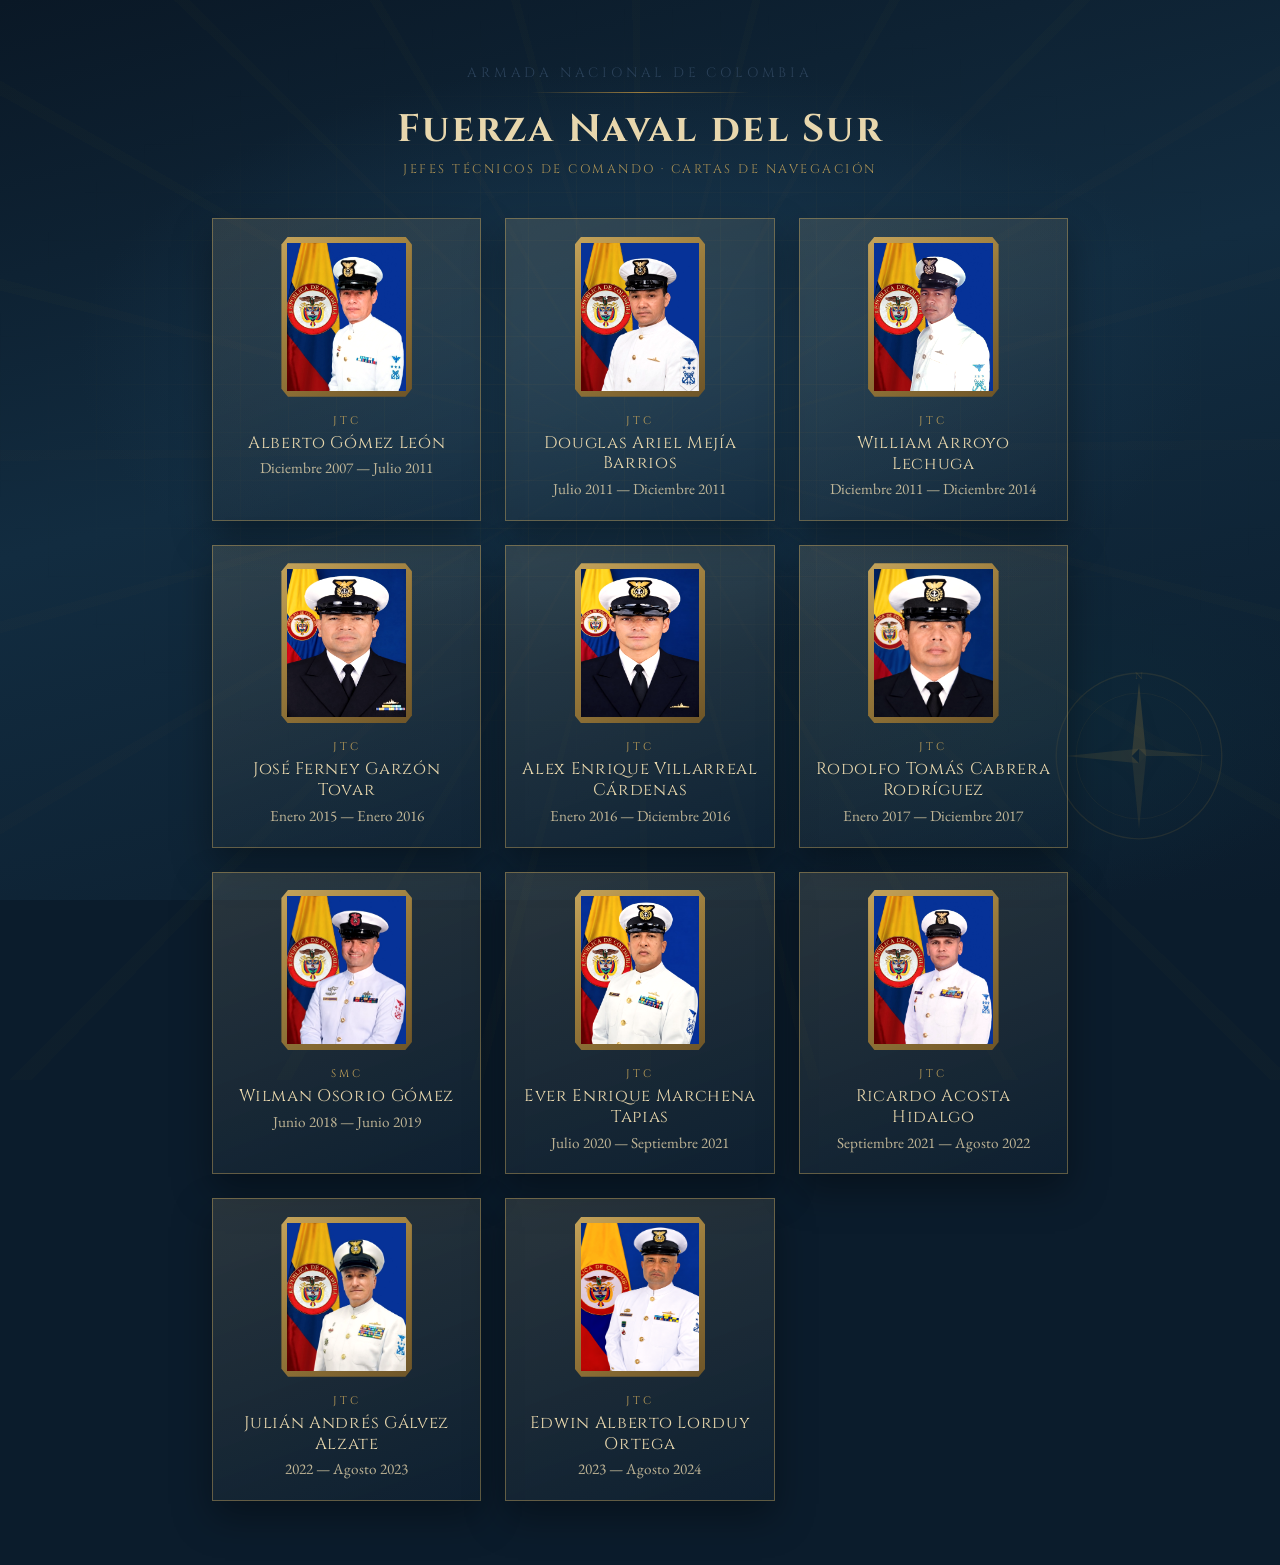
==== index.html @ 86234fd2 "Add files via upload" ====
<!DOCTYPE html>
<html lang="es">
<head>
  <meta charset="UTF-8" />
  <meta name="viewport" content="width=device-width, initial-scale=1.0" />
  <title>Jefes Técnicos de Comando — Tablero</title>
  <link rel="preconnect" href="https://fonts.googleapis.com" />
  <link rel="preconnect" href="https://fonts.gstatic.com" crossorigin />
  <link href="https://fonts.googleapis.com/css2?family=Cinzel:wght@500;700&family=EB+Garamond:ital,wght@0,400;0,600;1,400&display=swap" rel="stylesheet" />
  <link rel="stylesheet" href="styles.css" />
</head>
<body class="view-atlas">
  <div class="ocean">
    <div class="chart-grid" aria-hidden="true"></div>
    <div class="rhumb-lines" aria-hidden="true"></div>
    <svg class="compass" viewBox="0 0 200 200" aria-hidden="true">
      <circle cx="100" cy="100" r="92" fill="none" stroke="currentColor" stroke-width="1.5" opacity=".35" />
      <circle cx="100" cy="100" r="70" fill="none" stroke="currentColor" stroke-width="0.8" opacity=".25" />
      <g class="compass-needles">
        <polygon points="100,18 108,100 100,92 92,100" fill="currentColor" opacity=".55" />
        <polygon points="100,182 108,100 100,108 92,100" fill="currentColor" opacity=".3" />
        <polygon points="18,100 100,92 92,100 100,108" fill="currentColor" opacity=".35" />
        <polygon points="182,100 100,92 100,108 108,100" fill="currentColor" opacity=".35" />
      </g>
      <text x="100" y="14" text-anchor="middle" font-size="11" fill="currentColor" opacity=".5">N</text>
    </svg>
  </div>

  <section class="atlas" aria-label="Tablero de Jefes Técnicos de Comando">
    <header class="atlas-header">
      <p class="carta-label">Armada Nacional de Colombia</p>
      <div class="seal-line atlas-seal" aria-hidden="true"></div>
      <h1 class="atlas-title">Fuerza Naval del Sur</h1>
      <p class="atlas-sub">Jefes Técnicos de Comando · Cartas de navegación</p>
    </header>

    <div class="atlas-grid">
      <a class="atlas-card" href="alberto-gomez-leon.html" style="--i: 0">
        <span class="atlas-card-frame">
          <img src="img/alberto-gomez-leon.png" alt="Retrato de Alberto Gómez León" />
        </span>
        <span class="atlas-card-meta">
          <span class="atlas-card-rank">JTC</span>
          <span class="atlas-card-name">Alberto Gómez León</span>
          <span class="atlas-card-period">Diciembre 2007 — Julio 2011</span>
        </span>
      </a>

      <a class="atlas-card" href="douglas-mejia-barrios.html" style="--i: 1">
        <span class="atlas-card-frame">
          <img src="img/douglas-mejia-barrios.png" alt="Retrato de Douglas Ariel Mejía Barrios" />
        </span>
        <span class="atlas-card-meta">
          <span class="atlas-card-rank">JTC</span>
          <span class="atlas-card-name">Douglas Ariel Mejía Barrios</span>
          <span class="atlas-card-period">Julio 2011 — Diciembre 2011</span>
        </span>
      </a>

      <a class="atlas-card" href="william-arroyo-lechuga.html" style="--i: 2">
        <span class="atlas-card-frame">
          <img src="img/william-arroyo-lechuga.png" alt="Retrato de William Arroyo Lechuga" />
        </span>
        <span class="atlas-card-meta">
          <span class="atlas-card-rank">JTC</span>
          <span class="atlas-card-name">William Arroyo Lechuga</span>
          <span class="atlas-card-period">Diciembre 2011 — Diciembre 2014</span>
        </span>
      </a>

      <a class="atlas-card" href="jose-ferney-garzon-tovar.html" style="--i: 3">
        <span class="atlas-card-frame">
          <img src="img/jose-ferney-garzon-tovar.png" alt="Retrato de José Ferney Garzón Tovar" />
        </span>
        <span class="atlas-card-meta">
          <span class="atlas-card-rank">JTC</span>
          <span class="atlas-card-name">José Ferney Garzón Tovar</span>
          <span class="atlas-card-period">Enero 2015 — Enero 2016</span>
        </span>
      </a>

      <a class="atlas-card" href="alex-enrique-villarreal-cardenas.html" style="--i: 4">
        <span class="atlas-card-frame">
          <img src="img/alex-enrique-villarreal-cardenas.png" alt="Retrato de Alex Enrique Villarreal Cárdenas" />
        </span>
        <span class="atlas-card-meta">
          <span class="atlas-card-rank">JTC</span>
          <span class="atlas-card-name">Alex Enrique Villarreal Cárdenas</span>
          <span class="atlas-card-period">Enero 2016 — Diciembre 2016</span>
        </span>
      </a>

      <a class="atlas-card" href="rodolfo-tomas-cabrera-rodriguez.html" style="--i: 5">
        <span class="atlas-card-frame">
          <img src="img/rodolfo-tomas-cabrera-rodriguez.png" alt="Retrato de Rodolfo Tomás Cabrera Rodríguez" />
        </span>
        <span class="atlas-card-meta">
          <span class="atlas-card-rank">JTC</span>
          <span class="atlas-card-name">Rodolfo Tomás Cabrera Rodríguez</span>
          <span class="atlas-card-period">Enero 2017 — Diciembre 2017</span>
        </span>
      </a>

      <a class="atlas-card" href="wilman-osorio-gomez.html" style="--i: 6">
        <span class="atlas-card-frame">
          <img src="img/wilman-osorio-gomez.png" alt="Retrato de Wilman Osorio Gómez" />
        </span>
        <span class="atlas-card-meta">
          <span class="atlas-card-rank">SMC</span>
          <span class="atlas-card-name">Wilman Osorio Gómez</span>
          <span class="atlas-card-period">Junio 2018 — Junio 2019</span>
        </span>
      </a>

      <a class="atlas-card" href="ever-enrique-marchena-tapias.html" style="--i: 7">
        <span class="atlas-card-frame">
          <img src="img/ever-enrique-marchena-tapias.png" alt="Retrato de Ever Enrique Marchena Tapias" />
        </span>
        <span class="atlas-card-meta">
          <span class="atlas-card-rank">JTC</span>
          <span class="atlas-card-name">Ever Enrique Marchena Tapias</span>
          <span class="atlas-card-period">Julio 2020 — Septiembre 2021</span>
        </span>
      </a>

      <a class="atlas-card" href="ricardo-acosta-hidalgo.html" style="--i: 8">
        <span class="atlas-card-frame">
          <img src="img/ricardo-acosta-hidalgo.png" alt="Retrato de Ricardo Acosta Hidalgo" />
        </span>
        <span class="atlas-card-meta">
          <span class="atlas-card-rank">JTC</span>
          <span class="atlas-card-name">Ricardo Acosta Hidalgo</span>
          <span class="atlas-card-period">Septiembre 2021 — Agosto 2022</span>
        </span>
      </a>

      <a class="atlas-card" href="julian-andres-galvez-alzate.html" style="--i: 9">
        <span class="atlas-card-frame">
          <img src="img/julian-andres-galvez-alzate.png" alt="Retrato de Julián Andrés Gálvez Alzate" />
        </span>
        <span class="atlas-card-meta">
          <span class="atlas-card-rank">JTC</span>
          <span class="atlas-card-name">Julián Andrés Gálvez Alzate</span>
          <span class="atlas-card-period">2022 — Agosto 2023</span>
        </span>
      </a>

      <a class="atlas-card" href="edwin-alberto-lorduy-ortega.html" style="--i: 10">
        <span class="atlas-card-frame">
          <img src="img/edwin-alberto-lorduy-ortega.png" alt="Retrato de Edwin Alberto Lorduy Ortega" />
        </span>
        <span class="atlas-card-meta">
          <span class="atlas-card-rank">JTC</span>
          <span class="atlas-card-name">Edwin Alberto Lorduy Ortega</span>
          <span class="atlas-card-period">2023 — Agosto 2024</span>
        </span>
      </a>
    </div>
  </section>

  <script src="atlas.js"></script>
</body>
</html>
---- styles.css ----
:root {
  --ink: #142438;
  --ink-soft: #2a4058;
  --sea: #0b1c2c;
  --sea-mid: #16324a;
  --brass: #9a7b3c;
  --brass-bright: #c4a35a;
  --parchment: #d9c49a;
  --parchment-deep: #c4a87a;
  --parchment-edge: #a8895c;
  --rule: rgba(42, 64, 88, 0.28);
  --shadow: rgba(8, 16, 28, 0.55);
  --font-display: "Cinzel", serif;
  --font-body: "EB Garamond", serif;
}

*,
*::before,
*::after {
  box-sizing: border-box;
}

html {
  scroll-behavior: smooth;
}

body {
  margin: 0;
  min-height: 100vh;
  font-family: var(--font-body);
  color: var(--ink);
  background: var(--sea);
  overflow-x: hidden;
}

/* ——— Velo de apertura (solo al abrir carta) ——— */
.veil {
  position: fixed;
  inset: 0;
  z-index: 40;
  display: grid;
  place-items: center;
  background:
    radial-gradient(ellipse at center, #1a3348 0%, #070f18 70%);
  pointer-events: none;
  opacity: 0;
  visibility: hidden;
  transition: opacity 0.55s ease, visibility 0.55s;
}

.veil-text {
  margin: 0;
  font-family: var(--font-display);
  font-size: clamp(0.75rem, 2vw, 0.95rem);
  letter-spacing: 0.35em;
  text-transform: uppercase;
  color: var(--brass-bright);
  opacity: 0.85;
  animation: veil-pulse 1.4s ease-in-out infinite;
}

body.view-carta.is-loading .veil {
  opacity: 1;
  visibility: visible;
}

body.view-carta.is-open .veil {
  opacity: 0;
  visibility: hidden;
  transition-delay: 0.15s;
}

@keyframes veil-pulse {
  0%, 100% { opacity: 0.45; letter-spacing: 0.3em; }
  50% { opacity: 0.95; letter-spacing: 0.4em; }
}

/* ——— Fondo oceánico / carta náutica ——— */
.ocean {
  position: fixed;
  inset: 0;
  z-index: 0;
  background:
    radial-gradient(ellipse 80% 60% at 50% 40%, #1a3a52 0%, transparent 55%),
    radial-gradient(ellipse 50% 40% at 80% 80%, #0e2838 0%, transparent 50%),
    linear-gradient(165deg, #0a1826 0%, #122c40 45%, #0b1c2c 100%);
  pointer-events: none;
  opacity: 0;
  transform: scale(1.06);
  transition: opacity 1.1s ease, transform 1.6s cubic-bezier(0.22, 1, 0.36, 1);
}

body.atlas-ready .ocean,
body.view-carta .ocean {
  opacity: 1;
  transform: scale(1);
}

.chart-grid {
  position: absolute;
  inset: 0;
  background-image:
    linear-gradient(rgba(154, 123, 60, 0.07) 1px, transparent 1px),
    linear-gradient(90deg, rgba(154, 123, 60, 0.07) 1px, transparent 1px);
  background-size: 48px 48px;
  mask-image: radial-gradient(ellipse 70% 60% at 50% 45%, black 20%, transparent 75%);
  opacity: 0;
}

body.atlas-ready .chart-grid,
body.view-carta.is-open .chart-grid {
  animation:
    grid-fade 1.4s 0.2s both,
    grid-drift 28s 1s linear infinite;
}

.rhumb-lines {
  position: absolute;
  inset: -20%;
  background:
    repeating-conic-gradient(
      from 0deg at 50% 50%,
      transparent 0deg 14deg,
      rgba(154, 123, 60, 0.045) 14deg 15deg
    );
  opacity: 0;
}

body.atlas-ready .rhumb-lines,
body.view-carta.is-open .rhumb-lines {
  animation:
    rhumb-in 1.6s 0.3s both,
    rhumb-spin 90s 1.4s linear infinite;
}

.compass {
  position: absolute;
  right: 4vw;
  bottom: 6vh;
  width: min(180px, 22vw);
  color: var(--brass);
  opacity: 0;
  filter: drop-shadow(0 0 12px rgba(154, 123, 60, 0.15));
}

body.atlas-ready .compass,
body.view-carta.is-open .compass {
  animation:
    compass-in 1.2s 0.5s both,
    compass-turn 60s 1.6s linear infinite;
}

@keyframes grid-fade {
  from { opacity: 0; }
  to { opacity: 1; }
}

@keyframes grid-drift {
  from { background-position: 0 0; }
  to { background-position: 48px 48px; }
}

@keyframes rhumb-in {
  from { opacity: 0; transform: scale(0.7) rotate(-20deg); }
  to { opacity: 0.7; transform: scale(1) rotate(0deg); }
}

@keyframes rhumb-spin {
  from { transform: rotate(0deg); }
  to { transform: rotate(360deg); }
}

@keyframes compass-in {
  from { opacity: 0; transform: scale(0.4) rotate(-90deg); }
  to { opacity: 0.45; transform: scale(1) rotate(0deg); }
}

@keyframes compass-turn {
  from { transform: rotate(0deg); }
  to { transform: rotate(360deg); }
}

/* ——— Atlas ——— */
.atlas {
  position: relative;
  z-index: 1;
  width: min(920px, 100%);
  margin: 0 auto;
  padding: clamp(2rem, 5vw, 4rem) clamp(1rem, 3vw, 2rem) 4rem;
}

.atlas-header {
  text-align: center;
  margin-bottom: 2.5rem;
  color: #d8c9a4;
  opacity: 0;
  transform: translateY(18px);
}

body.atlas-ready .atlas-header {
  animation: fade-rise 0.9s 0.15s both;
}

.atlas-title {
  margin: 0.35rem 0 0.4rem;
  font-family: var(--font-display);
  font-size: clamp(1.6rem, 4vw, 2.4rem);
  letter-spacing: 0.06em;
  color: #e8d7ad;
}

.atlas-sub {
  margin: 0;
  font-family: var(--font-display);
  font-size: 0.78rem;
  letter-spacing: 0.2em;
  text-transform: uppercase;
  color: var(--brass-bright);
  opacity: 0.85;
}

.atlas-seal {
  width: min(220px, 50%);
  margin: 0.75rem auto;
  opacity: 1;
  background: linear-gradient(90deg, transparent, var(--brass-bright), transparent);
}

body.atlas-ready .atlas-seal {
  animation: line-draw 1s 0.35s both;
}

.atlas-grid {
  display: grid;
  grid-template-columns: repeat(auto-fit, minmax(240px, 1fr));
  gap: 1.5rem;
}

.atlas-card {
  appearance: none;
  border: 0;
  cursor: pointer;
  text-align: center;
  text-decoration: none;
  display: block;
  padding: 1.15rem 1rem 1.35rem;
  background:
    linear-gradient(160deg, rgba(228, 210, 168, 0.14), rgba(20, 40, 58, 0.35));
  box-shadow:
    inset 0 0 0 1px rgba(196, 163, 90, 0.45),
    0 16px 36px rgba(0, 0, 0, 0.35);
  color: #e8d7ad;
  transition: transform 0.35s ease, box-shadow 0.35s ease, background 0.35s ease;
  opacity: 0;
  transform: translateY(24px);
}

body.atlas-ready .atlas-card {
  animation: fade-rise 0.8s calc(0.35s + var(--i) * 0.15s) both;
}

.atlas-card:hover,
.atlas-card:focus-visible {
  transform: translateY(-6px);
  background:
    linear-gradient(160deg, rgba(228, 210, 168, 0.22), rgba(20, 40, 58, 0.4));
  box-shadow:
    inset 0 0 0 1px rgba(196, 163, 90, 0.7),
    0 22px 42px rgba(0, 0, 0, 0.45);
  outline: none;
}

.atlas-card-frame {
  display: block;
  margin: 0 auto 1rem;
  width: min(160px, 55%);
  padding: 6px;
  background: linear-gradient(145deg, var(--brass-bright), var(--brass) 45%, #6e5528);
  clip-path: polygon(5% 0, 95% 0, 100% 5%, 100% 95%, 95% 100%, 5% 100%, 0 95%, 0 5%);
}

.atlas-card-frame img {
  display: block;
  width: 100%;
  aspect-ratio: 4 / 5;
  object-fit: cover;
  object-position: center top;
  filter: sepia(0.15) contrast(1.05);
}

.atlas-card-meta {
  display: flex;
  flex-direction: column;
  gap: 0.3rem;
}

.atlas-card-rank {
  font-family: var(--font-display);
  font-size: 0.68rem;
  letter-spacing: 0.28em;
  color: var(--brass-bright);
}

.atlas-card-name {
  font-family: var(--font-display);
  font-size: 1.05rem;
  letter-spacing: 0.04em;
  line-height: 1.25;
}

.atlas-card-period {
  font-family: var(--font-body);
  font-size: 0.95rem;
  opacity: 0.8;
}

/* ——— Escenario ——— */
.stage {
  position: relative;
  z-index: 1;
  display: flex;
  flex-direction: column;
  align-items: center;
  padding: clamp(1.5rem, 4vw, 3.5rem) clamp(1rem, 3vw, 2rem);
  min-height: 100vh;
}

.btn-back {
  align-self: flex-start;
  margin: 0 0 1rem;
  margin-left: max(0px, calc((100% - min(980px, 100%)) / 2));
  appearance: none;
  border: 1px solid rgba(196, 163, 90, 0.45);
  background: rgba(10, 24, 38, 0.55);
  color: var(--brass-bright);
  font-family: var(--font-display);
  font-size: 0.72rem;
  letter-spacing: 0.18em;
  text-transform: uppercase;
  text-decoration: none;
  padding: 0.55rem 0.95rem;
  cursor: pointer;
  transition: background 0.25s ease, border-color 0.25s ease;
  opacity: 0;
  display: inline-block;
}

body.view-carta.is-open .btn-back {
  animation: fade-rise 0.6s 0.4s both;
}

.btn-back:hover,
.btn-back:focus-visible {
  background: rgba(20, 40, 58, 0.85);
  border-color: var(--brass-bright);
  outline: none;
}

/* ——— Papiro / pergamino ——— */
.parchment {
  position: relative;
  width: min(980px, 100%);
  padding: clamp(2.2rem, 4.5vw, 3.4rem) clamp(1.5rem, 4vw, 3.25rem);
  background:
    linear-gradient(125deg, rgba(255, 248, 230, 0.22) 0%, transparent 35%),
    linear-gradient(to bottom, #e4d2a8 0%, var(--parchment) 40%, var(--parchment-deep) 100%);
  box-shadow:
    0 0 0 1px rgba(168, 137, 92, 0.5),
    0 0 0 6px rgba(196, 168, 122, 0.25),
    0 28px 60px var(--shadow),
    inset 0 0 80px rgba(120, 90, 50, 0.12);
  border-radius: 2px 3px 2px 4px;
  isolation: isolate;
  transform-origin: top center;
  clip-path: inset(0 0 100% 0);
  opacity: 0;
}

body.view-carta.is-open .parchment {
  animation: unroll-scroll 1.35s 0.25s cubic-bezier(0.22, 1, 0.36, 1) both;
}

.parchment::before {
  content: "";
  position: absolute;
  inset: 0;
  z-index: 0;
  pointer-events: none;
  opacity: 0.35;
  background-image: url("data:image/svg+xml,%3Csvg viewBox='0 0 200 200' xmlns='http://www.w3.org/2000/svg'%3E%3Cfilter id='n'%3E%3CfeTurbulence type='fractalNoise' baseFrequency='0.85' numOctaves='4' stitchTiles='stitch'/%3E%3C/filter%3E%3Crect width='100%25' height='100%25' filter='url(%23n)' opacity='0.55'/%3E%3C/svg%3E");
  mix-blend-mode: multiply;
}

/* Barras del rollo */
.scroll-rod {
  position: absolute;
  left: -10px;
  right: -10px;
  height: 14px;
  z-index: 5;
  border-radius: 8px;
  background:
    linear-gradient(
      180deg,
      #c9a86a 0%,
      #8a6a38 35%,
      #d4b57a 50%,
      #6e5328 80%,
      #a88848 100%
    );
  box-shadow:
    0 3px 8px rgba(0, 0, 0, 0.35),
    inset 0 1px 0 rgba(255, 230, 180, 0.45);
  opacity: 0;
}

.scroll-rod::before,
.scroll-rod::after {
  content: "";
  position: absolute;
  top: 50%;
  width: 18px;
  height: 18px;
  border-radius: 50%;
  background: radial-gradient(circle at 35% 35%, #e0c88a, #7a5c2e 70%);
  transform: translateY(-50%);
  box-shadow: inset 0 0 0 1px rgba(40, 28, 10, 0.35);
}

.scroll-rod::before { left: -6px; }
.scroll-rod::after { right: -6px; }

.scroll-rod-top { top: -7px; }
.scroll-rod-bottom { bottom: -7px; }

body.view-carta.is-open .scroll-rod-top {
  animation: rod-drop 0.7s 0.2s both;
}

body.view-carta.is-open .scroll-rod-bottom {
  animation: rod-drop 0.7s 1.1s both;
}

@keyframes rod-drop {
  from {
    opacity: 0;
    transform: scaleX(0.4);
  }
  to {
    opacity: 1;
    transform: scaleX(1);
  }
}

@keyframes unroll-scroll {
  0% {
    opacity: 0;
    clip-path: inset(0 0 100% 0);
    transform: translateY(-18px) scaleY(0.15);
    filter: brightness(0.85);
  }
  35% {
    opacity: 1;
    filter: brightness(1.05);
  }
  100% {
    opacity: 1;
    clip-path: inset(0 0 0 0);
    transform: translateY(0) scaleY(1);
    filter: brightness(1);
  }
}

.parchment-edge {
  position: absolute;
  inset: 10px;
  border: 1px solid var(--rule);
  pointer-events: none;
  z-index: 1;
  opacity: 0;
}

body.view-carta.is-open .parchment-edge {
  animation: fade-in 0.8s 0.9s both;
}

.parchment-edge::before,
.parchment-edge::after {
  content: "";
  position: absolute;
  inset: 6px;
  border: 1px solid rgba(154, 123, 60, 0.35);
  pointer-events: none;
}

.corner {
  position: absolute;
  width: 28px;
  height: 28px;
  z-index: 2;
  border-color: var(--brass);
  border-style: solid;
  opacity: 0;
}

.corner-tl { top: 14px; left: 14px; border-width: 2px 0 0 2px; }
.corner-tr { top: 14px; right: 14px; border-width: 2px 2px 0 0; }
.corner-bl { bottom: 14px; left: 14px; border-width: 0 0 2px 2px; }
.corner-br { bottom: 14px; right: 14px; border-width: 0 2px 2px 0; }

body.view-carta.is-open .corner-tl { animation: corner-draw 0.55s 0.95s both; }
body.view-carta.is-open .corner-tr { animation: corner-draw 0.55s 1.05s both; }
body.view-carta.is-open .corner-bl { animation: corner-draw 0.55s 1.15s both; }
body.view-carta.is-open .corner-br { animation: corner-draw 0.55s 1.25s both; }

@keyframes corner-draw {
  from {
    opacity: 0;
    transform: scale(0.4);
  }
  to {
    opacity: 0.7;
    transform: scale(1);
  }
}

@keyframes fade-in {
  from { opacity: 0; }
  to { opacity: 1; }
}

/* ——— Contenido en cascada ——— */
.carta-header,
.carta-body,
.carta-footer {
  position: relative;
  z-index: 2;
}

.carta-header {
  text-align: center;
  margin-bottom: 1.75rem;
}

.reveal,
.reveal-name {
  opacity: 0;
  transform: translateY(22px);
}

body.view-carta.is-open .reveal {
  animation: fade-rise 0.85s var(--d, 0s) cubic-bezier(0.22, 1, 0.36, 1) both;
}

body.view-carta.is-open .reveal-name {
  animation: name-reveal 1s var(--d, 0s) cubic-bezier(0.22, 1, 0.36, 1) both;
}

.carta-label {
  margin: 0;
  font-family: var(--font-display);
  font-size: clamp(0.7rem, 1.5vw, 0.85rem);
  letter-spacing: 0.28em;
  text-transform: uppercase;
  color: var(--ink-soft);
}

.seal-line {
  width: 0;
  height: 1px;
  margin: 0.65rem auto;
  background: linear-gradient(90deg, transparent, var(--brass), transparent);
}

body.view-carta.is-open .seal-line {
  animation: line-draw 0.9s 0.75s cubic-bezier(0.22, 1, 0.36, 1) both;
}

@keyframes line-draw {
  from { width: 0; opacity: 0; }
  to { width: min(220px, 50%); opacity: 1; }
}

.periodo {
  margin: 0;
  font-family: var(--font-display);
  font-size: clamp(0.85rem, 2vw, 1rem);
  letter-spacing: 0.12em;
  color: var(--brass);
}

/* ——— Cuerpo ——— */
.carta-body {
  display: grid;
  grid-template-columns: minmax(180px, 260px) 1fr;
  gap: clamp(1.25rem, 3vw, 2.5rem);
  align-items: start;
}

.retrato {
  margin: 0;
  text-align: center;
}

.retrato-ring {
  position: relative;
  display: inline-block;
  padding: 8px;
  background:
    linear-gradient(145deg, var(--brass-bright), var(--brass) 40%, #6e5528 100%);
  box-shadow:
    0 10px 24px rgba(40, 28, 12, 0.35),
    inset 0 0 0 2px rgba(255, 236, 190, 0.35);
  clip-path: polygon(
    4% 0%, 96% 0%, 100% 4%, 100% 96%, 96% 100%, 4% 100%, 0% 96%, 0% 4%
  );
  transform: scale(0.88) rotate(-2deg);
}

body.view-carta.is-open .retrato .retrato-ring {
  animation: portrait-settle 1.1s 0.95s cubic-bezier(0.22, 1, 0.36, 1) both;
}

@keyframes portrait-settle {
  0% {
    transform: scale(0.75) rotate(-6deg);
    filter: brightness(0.7) sepia(0.4);
  }
  60% {
    transform: scale(1.04) rotate(1deg);
    filter: brightness(1.08) sepia(0.1);
  }
  100% {
    transform: scale(1) rotate(0deg);
    filter: brightness(1) sepia(0);
  }
}

.retrato-ring::after {
  content: "";
  position: absolute;
  inset: 4px;
  border: 1px solid rgba(20, 36, 56, 0.35);
  pointer-events: none;
  clip-path: inherit;
}

.retrato img {
  display: block;
  width: 100%;
  max-width: 240px;
  aspect-ratio: 4 / 5;
  object-fit: cover;
  object-position: center top;
  filter: sepia(0.18) contrast(1.05);
}

.rango {
  margin-top: 0.85rem;
  font-family: var(--font-display);
  font-size: 0.72rem;
  letter-spacing: 0.16em;
  text-transform: uppercase;
  color: var(--ink-soft);
}

.info h1 {
  margin: 0 0 0.25rem;
  font-family: var(--font-display);
  font-weight: 700;
  font-size: clamp(1.55rem, 3.5vw, 2.35rem);
  line-height: 1.15;
  letter-spacing: 0.04em;
  color: var(--ink);
  text-wrap: balance;
}

@keyframes name-reveal {
  from {
    opacity: 0;
    transform: translateY(18px);
    letter-spacing: 0.28em;
    filter: blur(4px);
  }
  to {
    opacity: 1;
    transform: translateY(0);
    letter-spacing: 0.04em;
    filter: blur(0);
  }
}

.subtitulo {
  margin: 0 0 1.35rem;
  font-family: var(--font-display);
  font-size: 0.8rem;
  letter-spacing: 0.18em;
  text-transform: uppercase;
  color: var(--brass);
}

.bloque {
  margin-bottom: 1.15rem;
  padding-top: 0.85rem;
  border-top: 1px solid var(--rule);
}

.bloque h2 {
  margin: 0 0 0.4rem;
  font-family: var(--font-display);
  font-size: 0.78rem;
  font-weight: 700;
  letter-spacing: 0.22em;
  text-transform: uppercase;
  color: var(--ink-soft);
}

.bloque p,
.bloque li {
  margin: 0;
  font-size: clamp(1rem, 2vw, 1.12rem);
  line-height: 1.55;
  color: var(--ink);
}

.condecoraciones ul {
  margin: 0;
  padding-left: 1.1rem;
}

.condecoraciones li {
  margin-bottom: 0.28rem;
  opacity: 0;
}

body.view-carta.is-open .condecoraciones li {
  animation: fade-rise 0.55s both;
}

body.view-carta.is-open .condecoraciones li:nth-child(1) { animation-delay: 2.05s; }
body.view-carta.is-open .condecoraciones li:nth-child(2) { animation-delay: 2.15s; }
body.view-carta.is-open .condecoraciones li:nth-child(3) { animation-delay: 2.25s; }
body.view-carta.is-open .condecoraciones li:nth-child(4) { animation-delay: 2.35s; }
body.view-carta.is-open .condecoraciones li:nth-child(5) { animation-delay: 2.45s; }
body.view-carta.is-open .condecoraciones li:nth-child(6) { animation-delay: 2.55s; }
body.view-carta.is-open .condecoraciones li:nth-child(7) { animation-delay: 2.65s; }
body.view-carta.is-open .condecoraciones li:nth-child(8) { animation-delay: 2.75s; }
body.view-carta.is-open .condecoraciones li:nth-child(9) { animation-delay: 2.85s; }
body.view-carta.is-open .condecoraciones li:nth-child(10) { animation-delay: 2.95s; }
body.view-carta.is-open .condecoraciones li:nth-child(11) { animation-delay: 3.05s; }
body.view-carta.is-open .condecoraciones li:nth-child(12) { animation-delay: 3.15s; }
body.view-carta.is-open .condecoraciones li:nth-child(13) { animation-delay: 3.25s; }
body.view-carta.is-open .condecoraciones li:nth-child(14) { animation-delay: 3.35s; }
body.view-carta.is-open .condecoraciones li:nth-child(15) { animation-delay: 3.45s; }
body.view-carta.is-open .condecoraciones li:nth-child(16) { animation-delay: 3.55s; }
body.view-carta.is-open .condecoraciones li:nth-child(17) { animation-delay: 3.65s; }

.condecoraciones li::marker {
  color: var(--brass);
}

@keyframes fade-rise {
  from {
    opacity: 0;
    transform: translateY(16px);
  }
  to {
    opacity: 1;
    transform: translateY(0);
  }
}

/* ——— Pie ——— */
.carta-footer {
  display: flex;
  align-items: center;
  justify-content: center;
  gap: 0.85rem;
  margin-top: 1.75rem;
  padding-top: 1rem;
  border-top: 1px solid var(--rule);
  font-family: var(--font-display);
  font-size: 0.68rem;
  letter-spacing: 0.2em;
  text-transform: uppercase;
  color: var(--ink-soft);
}

.anchor-mark {
  opacity: 0.55;
}

body.view-carta.is-open .anchor-mark {
  animation: bob 3.5s 2.4s ease-in-out infinite;
}

body.view-carta.is-open .anchor-mark:last-child {
  animation-delay: 4.15s;
}

@keyframes bob {
  0%, 100% { transform: translateY(0); }
  50% { transform: translateY(-3px); }
}

/* ——— Responsive ——— */
@media (max-width: 720px) {
  .carta-body {
    grid-template-columns: 1fr;
    justify-items: center;
    text-align: center;
  }

  .info {
    text-align: left;
    width: 100%;
  }

  .info h1,
  .subtitulo {
    text-align: center;
  }

  .condecoraciones ul {
    text-align: left;
  }

  .compass {
    right: -2vw;
    bottom: 2vh;
  }

  body.atlas-ready .compass,
  body.view-carta.is-open .compass {
    animation:
      compass-in-soft 1.2s 0.5s both,
      compass-turn 60s 1.6s linear infinite;
  }

  @keyframes compass-in-soft {
    from { opacity: 0; transform: scale(0.4) rotate(-90deg); }
    to { opacity: 0.22; transform: scale(1) rotate(0deg); }
  }
}

@media (prefers-reduced-motion: reduce) {
  .veil,
  .ocean,
  .parchment,
  .reveal,
  .reveal-name,
  .scroll-rod,
  .corner,
  .parchment-edge,
  .seal-line,
  .chart-grid,
  .rhumb-lines,
  .compass,
  .retrato-ring,
  .condecoraciones li,
  .anchor-mark,
  .atlas-header,
  .atlas-card,
  .btn-back {
    animation: none !important;
    transition: none !important;
    opacity: 1 !important;
    transform: none !important;
    clip-path: none !important;
    visibility: visible !important;
    filter: none !important;
  }

  .veil {
    display: none;
  }

  .seal-line,
  .atlas-seal {
    width: min(220px, 50%);
  }
}
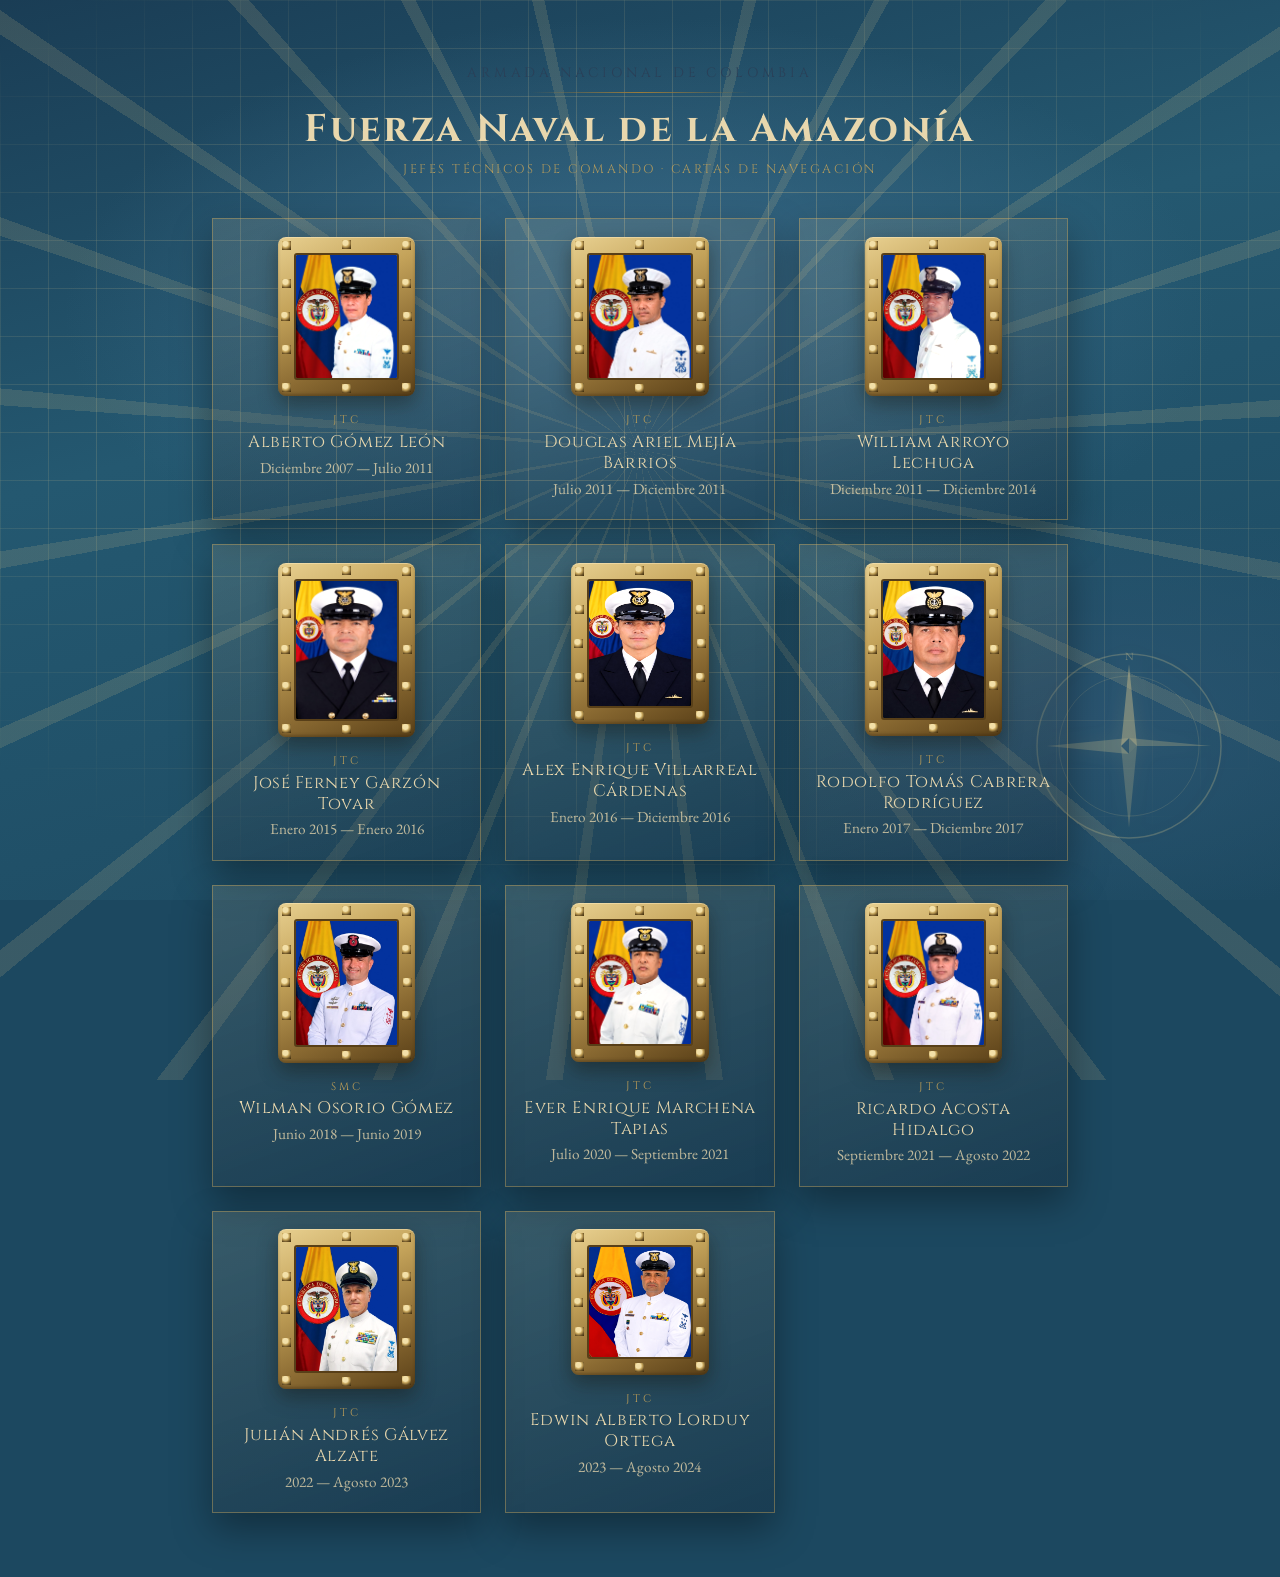
==== commit a349e0ec: "Add files via upload" ====
--- a/index.html
+++ b/index.html
@@ -30,7 +30,7 @@
     <header class="atlas-header">
       <p class="carta-label">Armada Nacional de Colombia</p>
       <div class="seal-line atlas-seal" aria-hidden="true"></div>
-      <h1 class="atlas-title">Fuerza Naval del Sur</h1>
+      <h1 class="atlas-title">Fuerza Naval de la Amazonía</h1>
       <p class="atlas-sub">Jefes Técnicos de Comando · Cartas de navegación</p>
     </header>
 
--- a/styles.css
+++ b/styles.css
@@ -1,8 +1,8 @@
-:root {
+﻿:root {
   --ink: #142438;
   --ink-soft: #2a4058;
-  --sea: #0b1c2c;
-  --sea-mid: #16324a;
+  --sea: #1c4860;
+  --sea-mid: #245870;
   --brass: #9a7b3c;
   --brass-bright: #c4a35a;
   --parchment: #d9c49a;
@@ -33,7 +33,7 @@
   overflow-x: hidden;
 }
 
-/* ——— Velo de apertura (solo al abrir carta) ——— */
+/* â€”â€”â€” Velo de apertura (solo al abrir carta) â€”â€”â€” */
 .veil {
   position: fixed;
   inset: 0;
@@ -81,9 +81,9 @@
   inset: 0;
   z-index: 0;
   background:
-    radial-gradient(ellipse 80% 60% at 50% 40%, #1a3a52 0%, transparent 55%),
-    radial-gradient(ellipse 50% 40% at 80% 80%, #0e2838 0%, transparent 50%),
-    linear-gradient(165deg, #0a1826 0%, #122c40 45%, #0b1c2c 100%);
+    radial-gradient(ellipse 75% 55% at 50% 35%, #3a6a88 0%, transparent 60%),
+    radial-gradient(ellipse 55% 45% at 85% 80%, #2a5470 0%, transparent 55%),
+    linear-gradient(165deg, #1a3d55 0%, #245870 40%, #1c4860 100%);
   pointer-events: none;
   opacity: 0;
   transform: scale(1.06);
@@ -100,10 +100,10 @@
   position: absolute;
   inset: 0;
   background-image:
-    linear-gradient(rgba(154, 123, 60, 0.07) 1px, transparent 1px),
-    linear-gradient(90deg, rgba(154, 123, 60, 0.07) 1px, transparent 1px);
+    linear-gradient(rgba(232, 208, 144, 0.28) 1px, transparent 1px),
+    linear-gradient(90deg, rgba(232, 208, 144, 0.28) 1px, transparent 1px);
   background-size: 48px 48px;
-  mask-image: radial-gradient(ellipse 70% 60% at 50% 45%, black 20%, transparent 75%);
+  mask-image: radial-gradient(ellipse 80% 70% at 50% 45%, black 30%, transparent 85%);
   opacity: 0;
 }
 
@@ -111,7 +111,7 @@
 body.view-carta.is-open .chart-grid {
   animation:
     grid-fade 1.4s 0.2s both,
-    grid-drift 28s 1s linear infinite;
+    grid-drift 22s 1s linear infinite;
 }
 
 .rhumb-lines {
@@ -120,8 +120,8 @@
   background:
     repeating-conic-gradient(
       from 0deg at 50% 50%,
-      transparent 0deg 14deg,
-      rgba(154, 123, 60, 0.045) 14deg 15deg
+      transparent 0deg 13deg,
+      rgba(232, 208, 144, 0.16) 13deg 14.5deg
     );
   opacity: 0;
 }
@@ -130,24 +130,24 @@
 body.view-carta.is-open .rhumb-lines {
   animation:
     rhumb-in 1.6s 0.3s both,
-    rhumb-spin 90s 1.4s linear infinite;
+    rhumb-spin 70s 1.4s linear infinite;
 }
 
 .compass {
   position: absolute;
   right: 4vw;
   bottom: 6vh;
-  width: min(180px, 22vw);
-  color: var(--brass);
-  opacity: 0;
-  filter: drop-shadow(0 0 12px rgba(154, 123, 60, 0.15));
+  width: min(200px, 26vw);
+  color: #e8d090;
+  opacity: 0;
+  filter: drop-shadow(0 0 10px rgba(232, 208, 144, 0.35));
 }
 
 body.atlas-ready .compass,
 body.view-carta.is-open .compass {
   animation:
     compass-in 1.2s 0.5s both,
-    compass-turn 60s 1.6s linear infinite;
+    compass-turn 50s 1.6s linear infinite;
 }
 
 @keyframes grid-fade {
@@ -162,7 +162,7 @@
 
 @keyframes rhumb-in {
   from { opacity: 0; transform: scale(0.7) rotate(-20deg); }
-  to { opacity: 0.7; transform: scale(1) rotate(0deg); }
+  to { opacity: 0.9; transform: scale(1) rotate(0deg); }
 }
 
 @keyframes rhumb-spin {
@@ -172,7 +172,7 @@
 
 @keyframes compass-in {
   from { opacity: 0; transform: scale(0.4) rotate(-90deg); }
-  to { opacity: 0.45; transform: scale(1) rotate(0deg); }
+  to { opacity: 0.7; transform: scale(1) rotate(0deg); }
 }
 
 @keyframes compass-turn {
@@ -180,7 +180,7 @@
   to { transform: rotate(360deg); }
 }
 
-/* ——— Atlas ——— */
+/* â€”â€”â€” Atlas â€”â€”â€” */
 .atlas {
   position: relative;
   z-index: 1;
@@ -271,21 +271,48 @@
 }
 
 .atlas-card-frame {
+  --bolt: radial-gradient(circle at 38% 32%, #f3e0a8 0 30%, #c4a35a 48%, #6e5528 72%, #3a2808 100%);
+  position: relative;
   display: block;
   margin: 0 auto 1rem;
-  width: min(160px, 55%);
-  padding: 6px;
-  background: linear-gradient(145deg, var(--brass-bright), var(--brass) 45%, #6e5528);
-  clip-path: polygon(5% 0, 95% 0, 100% 5%, 100% 95%, 95% 100%, 5% 100%, 0 95%, 0 5%);
+  width: min(168px, 58%);
+  padding: 16px;
+  border-radius: 8px;
+  background-color: #9a7b3c;
+  background-image:
+    var(--bolt), var(--bolt), var(--bolt), var(--bolt),
+    var(--bolt), var(--bolt), var(--bolt), var(--bolt),
+    var(--bolt), var(--bolt), var(--bolt), var(--bolt),
+    linear-gradient(155deg, #e8d090 0%, #c4a35a 35%, #8a6a32 70%, #5a4018 100%);
+  background-size:
+    9px 9px, 9px 9px, 9px 9px, 9px 9px,
+    9px 9px, 9px 9px, 9px 9px, 9px 9px,
+    9px 9px, 9px 9px, 9px 9px, 9px 9px,
+    auto;
+  background-position:
+    4px 4px, 50% 3px, calc(100% - 4px) 4px,
+    calc(100% - 3px) 50%,
+    calc(100% - 4px) calc(100% - 4px), 50% calc(100% - 3px), 4px calc(100% - 4px),
+    3px 50%,
+    4px 28%, 4px 72%,
+    calc(100% - 4px) 28%, calc(100% - 4px) 72%,
+    0 0;
+  background-repeat: no-repeat;
+  box-shadow:
+    0 8px 20px rgba(20, 14, 6, 0.4),
+    inset 0 1px 0 rgba(255, 240, 200, 0.45),
+    inset 0 -2px 3px rgba(40, 28, 10, 0.3);
 }
 
 .atlas-card-frame img {
   display: block;
   width: 100%;
-  aspect-ratio: 4 / 5;
-  object-fit: cover;
-  object-position: center top;
-  filter: sepia(0.15) contrast(1.05);
+  height: auto;
+  object-fit: contain;
+  border-radius: 3px;
+  border: 2px solid #5a4018;
+  box-shadow: inset 0 0 0 1px rgba(232, 208, 144, 0.35);
+  filter: sepia(0.1) contrast(1.04);
 }
 
 .atlas-card-meta {
@@ -314,7 +341,7 @@
   opacity: 0.8;
 }
 
-/* ——— Escenario ——— */
+/* â€”â€”â€” Escenario â€”â€”â€” */
 .stage {
   position: relative;
   z-index: 1;
@@ -356,7 +383,7 @@
   outline: none;
 }
 
-/* ——— Papiro / pergamino ——— */
+/* â€”â€”â€” Papiro / pergamino â€”â€”â€” */
 .parchment {
   position: relative;
   width: min(980px, 100%);
@@ -529,7 +556,7 @@
   to { opacity: 1; }
 }
 
-/* ——— Contenido en cascada ——— */
+/* â€”â€”â€” Contenido en cascada â€”â€”â€” */
 .carta-header,
 .carta-body,
 .carta-footer {
@@ -589,7 +616,7 @@
   color: var(--brass);
 }
 
-/* ——— Cuerpo ——— */
+/* â€”â€”â€” Cuerpo â€”â€”â€” */
 .carta-body {
   display: grid;
   grid-template-columns: minmax(180px, 260px) 1fr;
@@ -603,18 +630,36 @@
 }
 
 .retrato-ring {
+  --bolt: radial-gradient(circle at 38% 32%, #f3e0a8 0 28%, #c9a84e 46%, #6e5528 70%, #2e2008 100%);
   position: relative;
   display: inline-block;
-  padding: 8px;
-  background:
-    linear-gradient(145deg, var(--brass-bright), var(--brass) 40%, #6e5528 100%);
+  padding: 20px;
+  border-radius: 10px;
+  background-color: #9a7b3c;
+  background-image:
+    var(--bolt), var(--bolt), var(--bolt), var(--bolt), var(--bolt),
+    var(--bolt), var(--bolt), var(--bolt), var(--bolt), var(--bolt),
+    var(--bolt), var(--bolt), var(--bolt), var(--bolt), var(--bolt),
+    var(--bolt),
+    linear-gradient(155deg, #edd79a 0%, #c9a84e 30%, #9a7b3c 58%, #6e5528 82%, #4a3510 100%);
+  background-size:
+    11px 11px, 11px 11px, 11px 11px, 11px 11px, 11px 11px,
+    11px 11px, 11px 11px, 11px 11px, 11px 11px, 11px 11px,
+    11px 11px, 11px 11px, 11px 11px, 11px 11px, 11px 11px,
+    11px 11px,
+    auto;
+  background-position:
+    5px 5px, 25% 4px, 50% 3px, 75% 4px, calc(100% - 5px) 5px,
+    calc(100% - 4px) 28%, calc(100% - 3px) 50%, calc(100% - 4px) 72%,
+    calc(100% - 5px) calc(100% - 5px), 75% calc(100% - 4px), 50% calc(100% - 3px), 25% calc(100% - 4px), 5px calc(100% - 5px),
+    4px 72%, 3px 50%, 4px 28%,
+    0 0;
+  background-repeat: no-repeat;
   box-shadow:
-    0 10px 24px rgba(40, 28, 12, 0.35),
-    inset 0 0 0 2px rgba(255, 236, 190, 0.35);
-  clip-path: polygon(
-    4% 0%, 96% 0%, 100% 4%, 100% 96%, 96% 100%, 4% 100%, 0% 96%, 0% 4%
-  );
-  transform: scale(0.88) rotate(-2deg);
+    0 12px 28px rgba(30, 20, 8, 0.42),
+    inset 0 1px 0 rgba(255, 245, 210, 0.5),
+    inset 0 -2px 4px rgba(40, 28, 10, 0.35);
+  transform: scale(0.96);
 }
 
 body.view-carta.is-open .retrato .retrato-ring {
@@ -623,38 +668,37 @@
 
 @keyframes portrait-settle {
   0% {
-    transform: scale(0.75) rotate(-6deg);
-    filter: brightness(0.7) sepia(0.4);
+    transform: scale(0.85);
+    filter: brightness(0.75);
   }
   60% {
-    transform: scale(1.04) rotate(1deg);
-    filter: brightness(1.08) sepia(0.1);
+    transform: scale(1.02);
+    filter: brightness(1.05);
   }
   100% {
-    transform: scale(1) rotate(0deg);
-    filter: brightness(1) sepia(0);
-  }
-}
-
+    transform: scale(1);
+    filter: brightness(1);
+  }
+}
+
+.retrato-ring::before,
 .retrato-ring::after {
-  content: "";
-  position: absolute;
-  inset: 4px;
-  border: 1px solid rgba(20, 36, 56, 0.35);
-  pointer-events: none;
-  clip-path: inherit;
+  content: none;
 }
 
 .retrato img {
   display: block;
   width: 100%;
-  max-width: 240px;
-  aspect-ratio: 4 / 5;
-  object-fit: cover;
-  object-position: center top;
-  filter: sepia(0.18) contrast(1.05);
-}
-
+  max-width: 260px;
+  height: auto;
+  object-fit: contain;
+  border-radius: 4px;
+  border: 3px solid #5a4018;
+  box-shadow:
+    0 0 0 1px rgba(232, 208, 144, 0.4),
+    inset 0 0 12px rgba(0, 0, 0, 0.15);
+  filter: sepia(0.08) contrast(1.04);
+}
 .rango {
   margin-top: 0.85rem;
   font-family: var(--font-display);
@@ -723,13 +767,29 @@
   color: var(--ink);
 }
 
-.condecoraciones ul {
+.bloque ul {
   margin: 0;
-  padding-left: 1.1rem;
+  padding-left: 1.45rem;
+  list-style: none;
+}
+
+.bloque li {
+  position: relative;
+  margin-bottom: 0.38rem;
+  padding-left: 0.1rem;
+}
+
+.bloque li::before {
+  content: "⚓";
+  position: absolute;
+  left: -1.4rem;
+  top: 0.05em;
+  font-size: 0.78em;
+  line-height: 1.4;
+  color: var(--brass);
 }
 
 .condecoraciones li {
-  margin-bottom: 0.28rem;
   opacity: 0;
 }
 
@@ -755,10 +815,6 @@
 body.view-carta.is-open .condecoraciones li:nth-child(16) { animation-delay: 3.55s; }
 body.view-carta.is-open .condecoraciones li:nth-child(17) { animation-delay: 3.65s; }
 
-.condecoraciones li::marker {
-  color: var(--brass);
-}
-
 @keyframes fade-rise {
   from {
     opacity: 0;
@@ -770,7 +826,7 @@
   }
 }
 
-/* ——— Pie ——— */
+/* â€”â€”â€” Pie â€”â€”â€” */
 .carta-footer {
   display: flex;
   align-items: center;
@@ -803,7 +859,7 @@
   50% { transform: translateY(-3px); }
 }
 
-/* ——— Responsive ——— */
+/* â€”â€”â€” Responsive â€”â€”â€” */
 @media (max-width: 720px) {
   .carta-body {
     grid-template-columns: 1fr;
@@ -839,7 +895,7 @@
 
   @keyframes compass-in-soft {
     from { opacity: 0; transform: scale(0.4) rotate(-90deg); }
-    to { opacity: 0.22; transform: scale(1) rotate(0deg); }
+    to { opacity: 0.45; transform: scale(1) rotate(0deg); }
   }
 }
 
@@ -880,3 +936,4 @@
     width: min(220px, 50%);
   }
 }
+
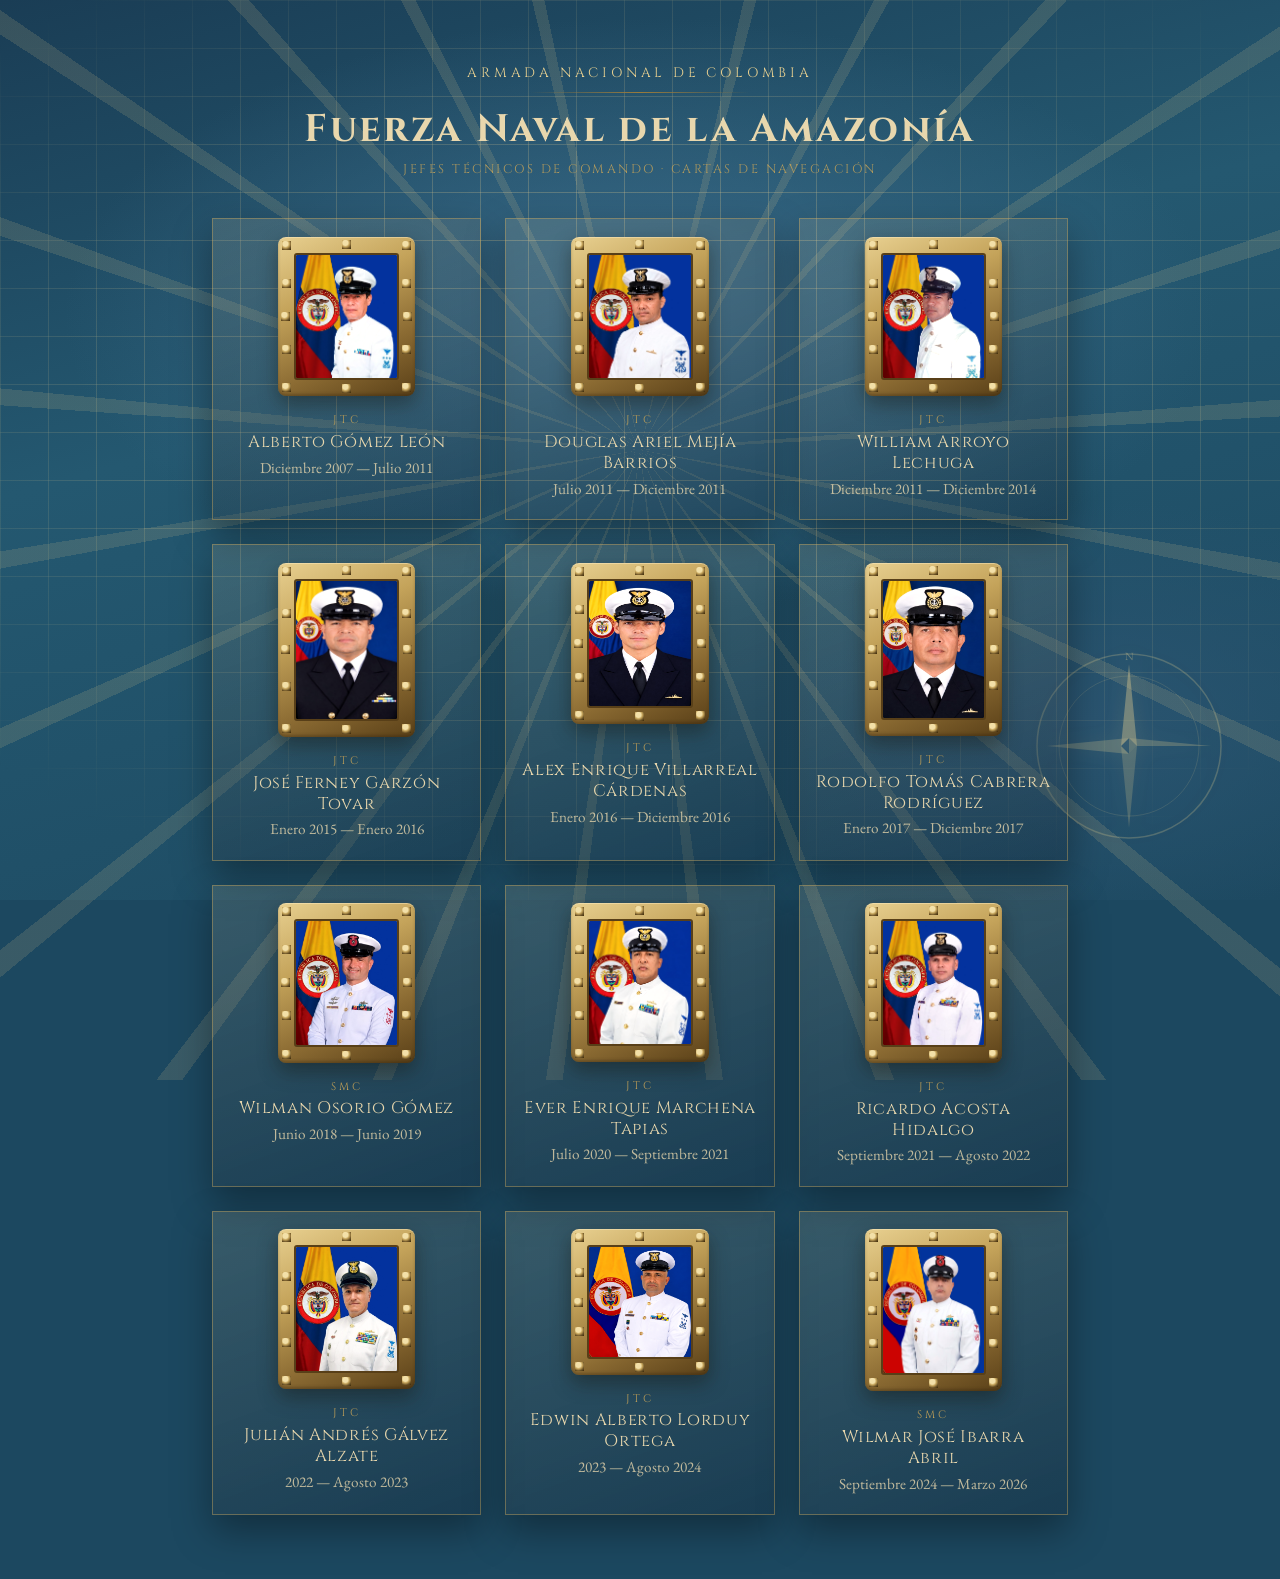
==== commit 6b7c84b6: "Add files via upload" ====
--- a/index.html
+++ b/index.html
@@ -155,6 +155,17 @@
           <span class="atlas-card-period">2023 — Agosto 2024</span>
         </span>
       </a>
+
+      <a class="atlas-card" href="wilmar-jose-ibarra-abril.html" style="--i: 11">
+        <span class="atlas-card-frame">
+          <img src="img/wilmar-jose-ibarra-abril.png" alt="Retrato de Wilmar José Ibarra Abril" />
+        </span>
+        <span class="atlas-card-meta">
+          <span class="atlas-card-rank">SMC</span>
+          <span class="atlas-card-name">Wilmar José Ibarra Abril</span>
+          <span class="atlas-card-period">Septiembre 2024 — Marzo 2026</span>
+        </span>
+      </a>
     </div>
   </section>
 
--- a/styles.css
+++ b/styles.css
@@ -195,6 +195,10 @@
   color: #d8c9a4;
   opacity: 0;
   transform: translateY(18px);
+}
+
+.atlas-header .carta-label {
+  color: #e8d090;
 }
 
 body.atlas-ready .atlas-header {
@@ -302,6 +306,23 @@
     0 8px 20px rgba(20, 14, 6, 0.4),
     inset 0 1px 0 rgba(255, 240, 200, 0.45),
     inset 0 -2px 3px rgba(40, 28, 10, 0.3);
+  transform-origin: center bottom;
+}
+
+body.atlas-ready .atlas-card-frame {
+  animation: photo-float 3.8s ease-in-out infinite;
+  animation-delay: calc(var(--i, 0) * 0.28s);
+}
+
+@keyframes photo-float {
+  0%, 100% {
+    transform: translateY(0) scale(1);
+    filter: brightness(1);
+  }
+  50% {
+    transform: translateY(-8px) scale(1.03);
+    filter: brightness(1.08);
+  }
 }
 
 .atlas-card-frame img {
@@ -917,6 +938,7 @@
   .anchor-mark,
   .atlas-header,
   .atlas-card,
+  .atlas-card-frame,
   .btn-back {
     animation: none !important;
     transition: none !important;
